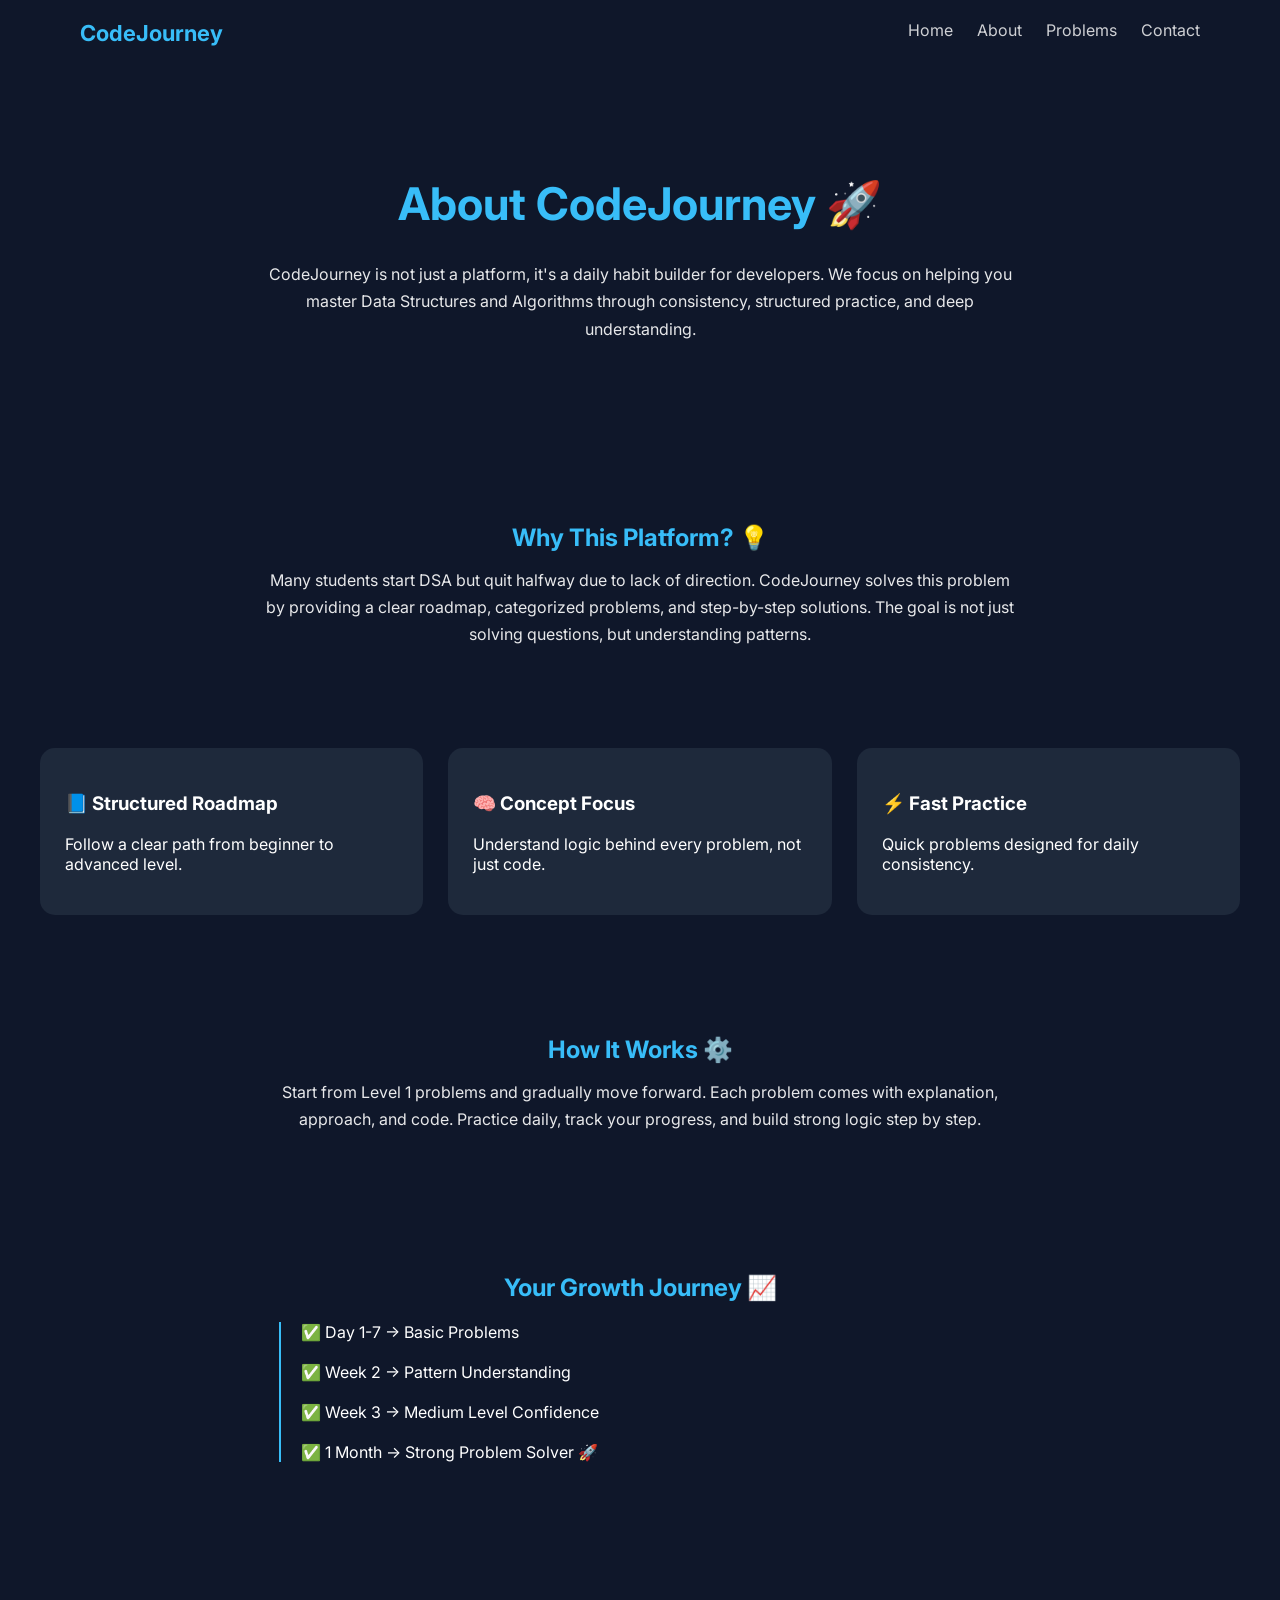
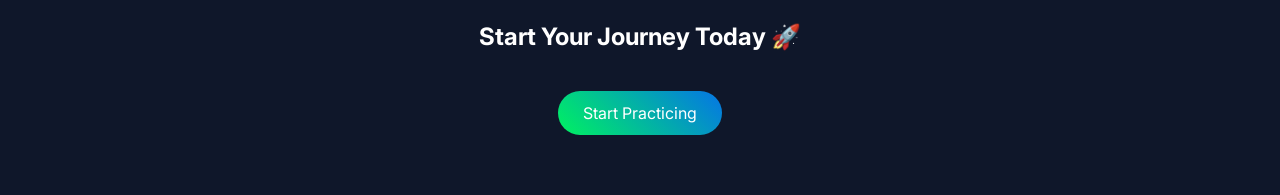
==== about.html @ 1fcf2243 "Add files via upload" ====
<!DOCTYPE html>
<html lang="en">
<head>
<meta charset="UTF-8">
<meta name="viewport" content="width=device-width, initial-scale=1.0">

<title>About - CodeJourney</title>

<link href="https://fonts.googleapis.com/css2?family=Inter:wght@400;600;800&display=swap" rel="stylesheet">

<style>

body {
    margin: 0;
    font-family: 'Inter', sans-serif;
    background: #0f172a;
    color: white;
}

/* NAVBAR */
.navbar {
    display: flex;
    justify-content: space-between;
    padding: 20px 80px;
}

.logo {
    font-size: 22px;
    font-weight: 700;
    color: #38bdf8;
}

.nav-links a {
    margin-left: 20px;
    text-decoration: none;
    color: white;
    opacity: 0.8;
}

/* HERO */
.hero {
    text-align: center;
    padding: 80px 20px;
}

.hero h1 {
    font-size: 45px;
    color: #38bdf8;
}

.hero p {
    max-width: 750px;
    margin: 20px auto;
    line-height: 1.7;
    opacity: 0.9;
}

/* SECTION */
.section {
    padding: 60px 20px;
    text-align: center;
}

.section h2 {
    color: #38bdf8;
    margin-bottom: 15px;
}

.section p {
    max-width: 750px;
    margin: auto;
    opacity: 0.9;
    line-height: 1.7;
}

/* FEATURES */
.features {
    display: grid;
    grid-template-columns: repeat(3, 1fr);
    gap: 25px;
    padding: 40px;
}

.card {
    background: #1e293b;
    padding: 25px;
    border-radius: 15px;
    transition: 0.3s;
}

.card:hover {
    transform: translateY(-8px);
}

/* TIMELINE */
.timeline {
    padding: 60px 20px;
}

.timeline-box {
    max-width: 700px;
    margin: auto;
    border-left: 2px solid #38bdf8;
    padding-left: 20px;
}

.timeline-box div {
    margin-bottom: 20px;
}

/* CTA */
.cta {
    text-align: center;
    padding: 60px 20px;
}

.btn {
    padding: 12px 25px;
    border-radius: 25px;
    background: linear-gradient(45deg, #00f260, #0575e6);
    color: white;
    text-decoration: none;
    display: inline-block;
}

/* RESPONSIVE */
@media(max-width: 900px) {
    .features {
        grid-template-columns: 1fr;
    }
}

</style>
</head>

<body>

<!-- NAVBAR -->
<div class="navbar">
    <div class="logo">CodeJourney</div>

    <div class="nav-links">
        <a href="index.html">Home</a>
        <a href="about.html">About</a>
        <a href="index.html#ques">Problems</a>
         <a href="contact.html">Contact</a>
    </div>
</div>

<!-- HERO -->
<div class="hero">
    <h1>About CodeJourney 🚀</h1>
    <p>
        CodeJourney is not just a platform, it's a daily habit builder for developers. 
        We focus on helping you master Data Structures and Algorithms through consistency, 
        structured practice, and deep understanding.
    </p>
</div>

<!-- STORY -->
<div class="section">
    <h2>Why This Platform? 💡</h2>
    <p>
        Many students start DSA but quit halfway due to lack of direction. CodeJourney 
        solves this problem by providing a clear roadmap, categorized problems, and 
        step-by-step solutions. The goal is not just solving questions, but understanding patterns.
    </p>
</div>

<!-- FEATURES -->
<div class="features">

    <div class="card">
        <h3>📘 Structured Roadmap</h3>
        <p>Follow a clear path from beginner to advanced level.</p>
    </div>

    <div class="card">
        <h3>🧠 Concept Focus</h3>
        <p>Understand logic behind every problem, not just code.</p>
    </div>

    <div class="card">
        <h3>⚡ Fast Practice</h3>
        <p>Quick problems designed for daily consistency.</p>
    </div>

</div>

<!-- HOW IT WORKS -->
<div class="section">
    <h2>How It Works ⚙️</h2>
    <p>
        Start from Level 1 problems and gradually move forward. Each problem comes with 
        explanation, approach, and code. Practice daily, track your progress, and build 
        strong logic step by step.
    </p>
</div>

<!-- TIMELINE -->
<div class="timeline">
    <h2 style="text-align:center; color:#38bdf8;">Your Growth Journey 📈</h2>

    <div class="timeline-box">
        <div>✅ Day 1-7 → Basic Problems</div>
        <div>✅ Week 2 → Pattern Understanding</div>
        <div>✅ Week 3 → Medium Level Confidence</div>
        <div>✅ 1 Month → Strong Problem Solver 🚀</div>
    </div>
</div>

<!-- CTA -->
<div class="cta">
    <h2>Start Your Journey Today 🚀</h2>
    <br>
    <a href="index.html#ques" class="btn">Start Practicing</a>
</div>

</body>
</html>
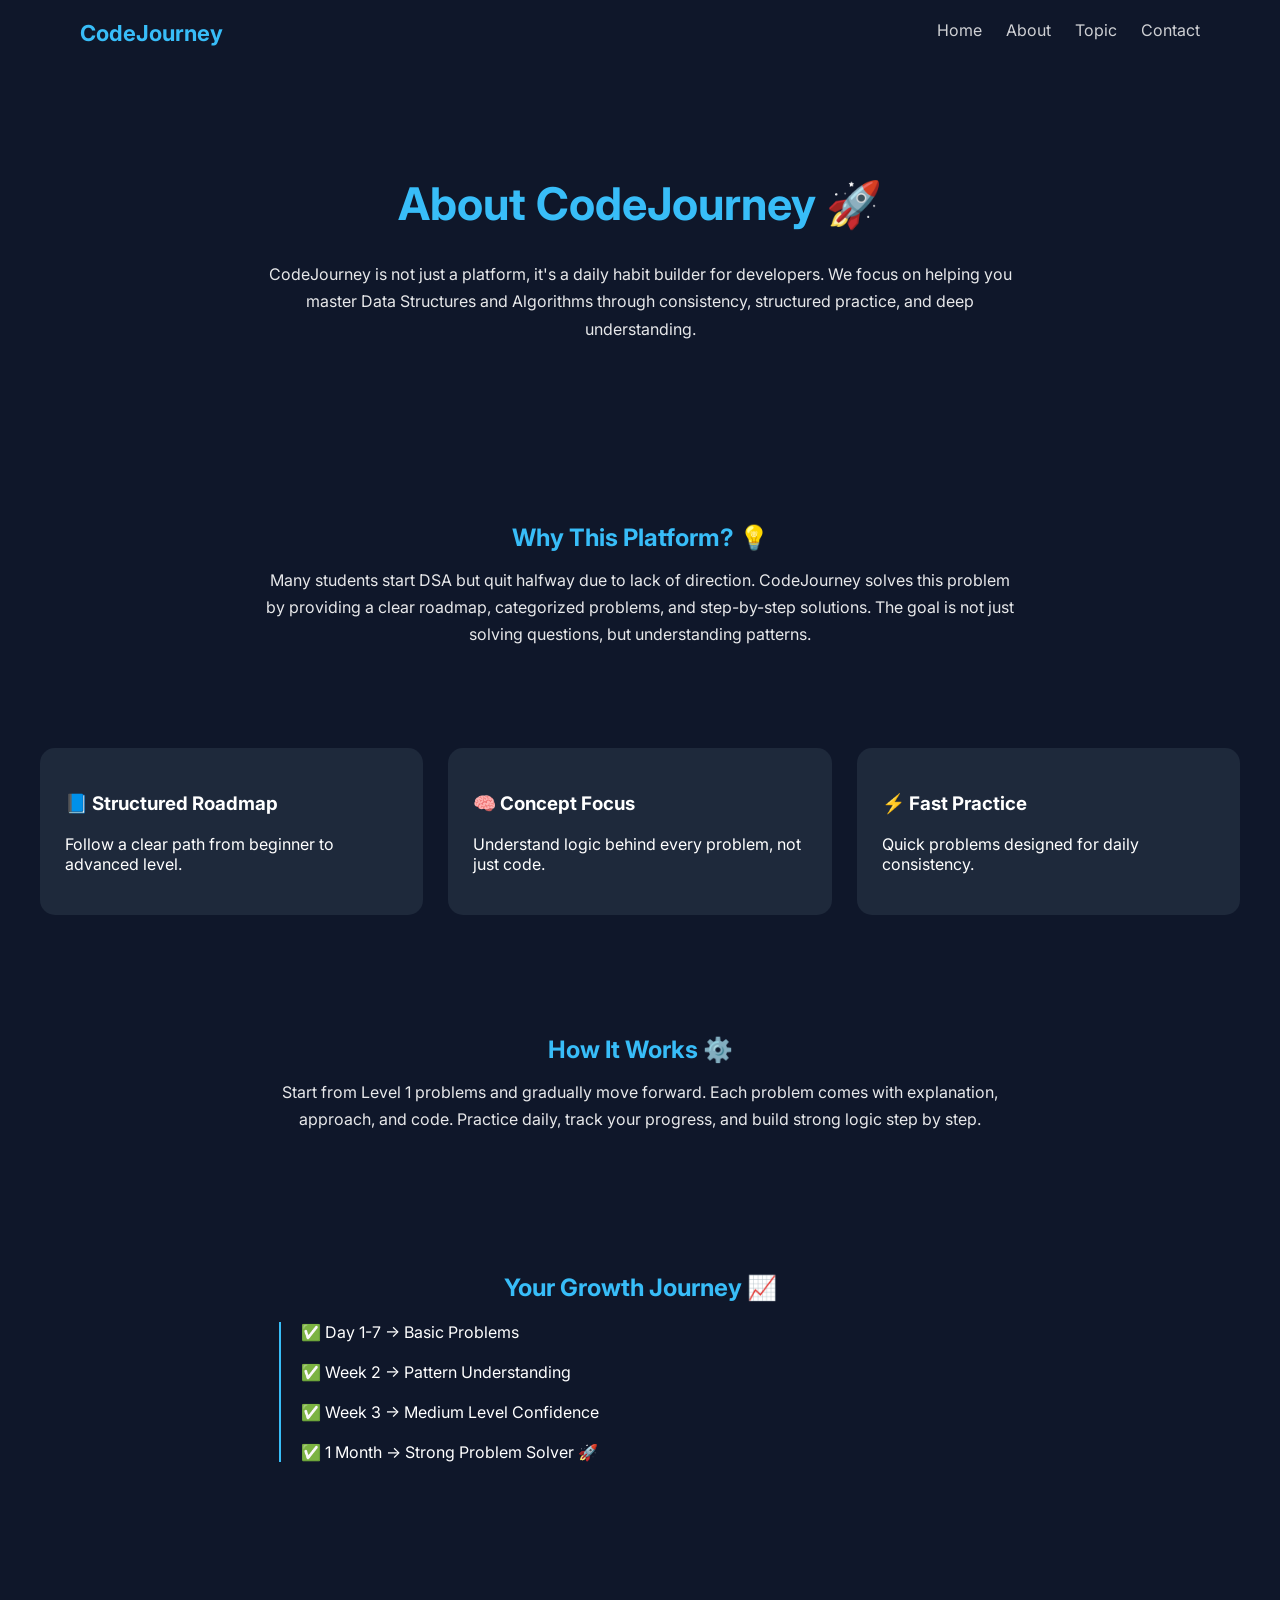
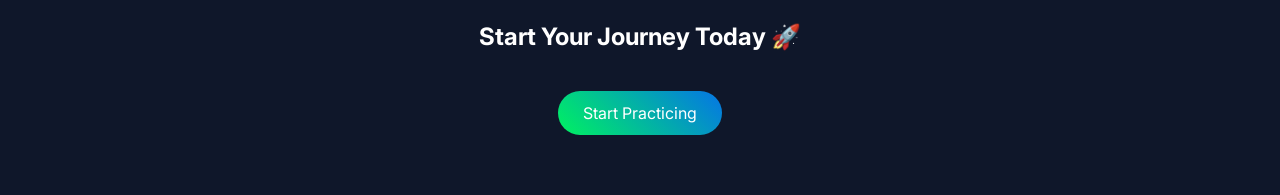
==== commit c16f946e: "Fix HTML formatting and restore content" ====
--- a/about.html
+++ b/about.html
@@ -142,7 +142,7 @@
     <div class="nav-links">
         <a href="index.html">Home</a>
         <a href="about.html">About</a>
-        <a href="index.html#ques">Problems</a>
+            <a href="topic.html">Topic</a>
          <a href="contact.html">Contact</a>
     </div>
 </div>
@@ -217,4 +217,4 @@
 </div>
 
 </body>
-</html>+</html>
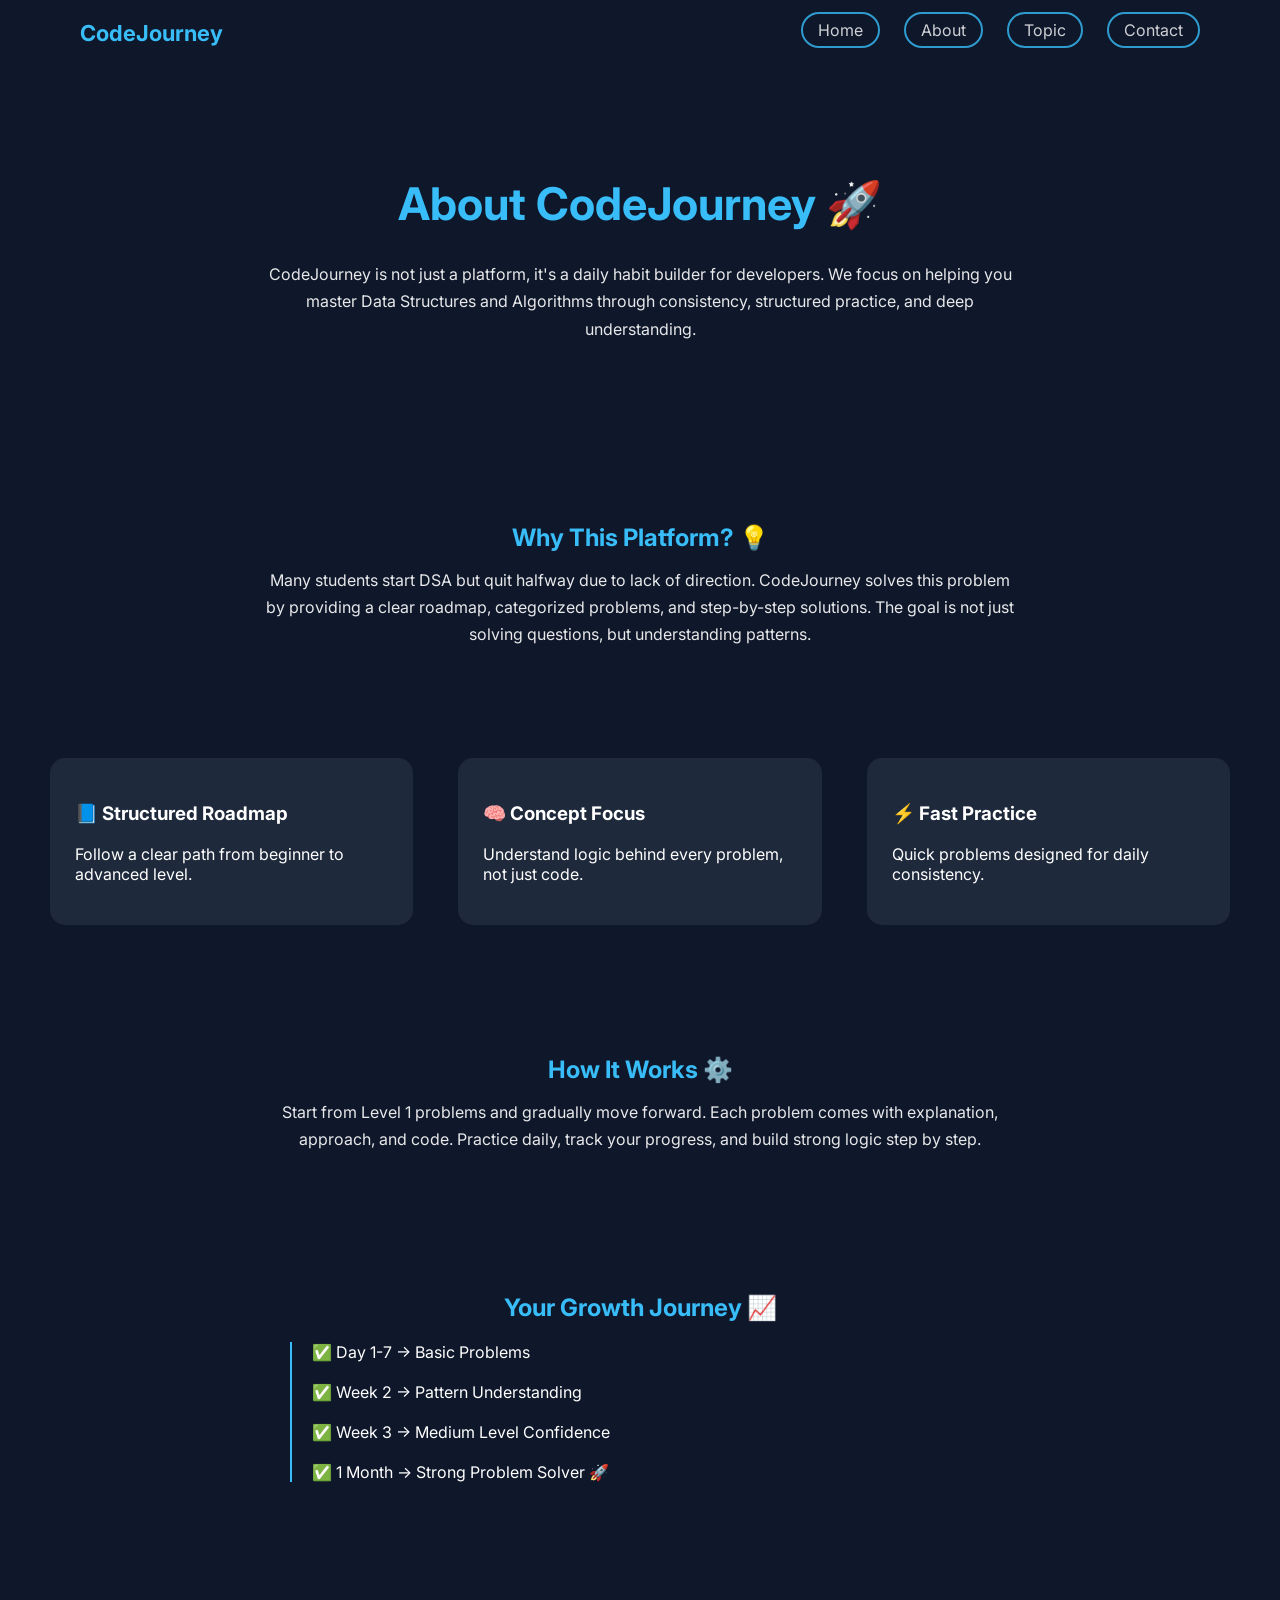
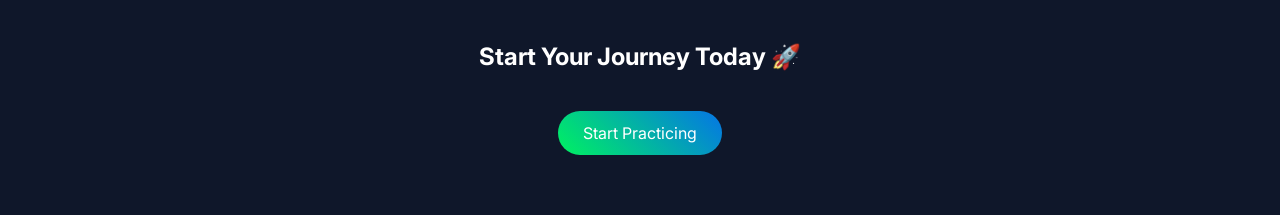
==== commit a4809616: "Update about.html" ====
--- a/about.html
+++ b/about.html
@@ -7,6 +7,7 @@
 <title>About - CodeJourney</title>
 
 <link href="https://fonts.googleapis.com/css2?family=Inter:wght@400;600;800&display=swap" rel="stylesheet">
+    <link rel="stylesheet" href="responsive.css">
 
 <style>
 
@@ -129,7 +130,23 @@
         grid-template-columns: 1fr;
     }
 }
-
+/* /nav update */
+    /* NAV BUTTON STYLE */
+.nav-btn {
+    border: 2px solid #38bdf8;
+    border-radius: 20px;
+    padding: 6px 15px;
+    margin-left: 10px;
+    text-decoration: none;
+    color: white;
+    transition: 0.3s;
+}
+
+/* HOVER EFFECT 🔥 */
+.nav-btn:hover {
+    background: #38bdf8;
+    color: black;
+}
 </style>
 </head>
 
@@ -139,12 +156,12 @@
 <div class="navbar">
     <div class="logo">CodeJourney</div>
 
-    <div class="nav-links">
-        <a href="index.html">Home</a>
-        <a href="about.html">About</a>
-            <a href="topic.html">Topic</a>
-         <a href="contact.html">Contact</a>
-    </div>
+   <div class="nav-links">
+    <a href="index.html" class="nav-btn">Home</a>
+    <a href="about.html" class="nav-btn">About</a>
+    <a href="topic.html" class="nav-btn">Topic</a>
+    <a href="contact.html" class="nav-btn">Contact</a>
+</div>
 </div>
 
 <!-- HERO -->
--- a/responsive.css
+++ b/responsive.css
@@ -0,0 +1,202 @@
+/* ================= GLOBAL ================= */
+* {
+    box-sizing: border-box;
+}
+
+body {
+    overflow-x: hidden;
+}
+
+img {
+    max-width: 100%;
+    height: auto;
+}
+
+/* ================= NAVBAR ================= */
+@media (max-width: 900px) {
+    .navbar {
+        padding: 15px 20px !important;
+        flex-direction: column;
+        align-items: center;
+        text-align: center;
+    }
+
+    .nav-links {
+        margin-top: 10px;
+    }
+
+    .nav-links a {
+        display: inline-block;
+        margin: 8px;
+    }
+}
+@media (max-width: 900px) {
+    .nav-links {
+        flex-direction: column;
+    }
+
+    .nav-btn {
+        display: block;
+        margin: 10px 0;
+        width: 30%;
+        margin-left: auto;
+        margin-right: auto;
+    }
+}
+/* ================= HERO ================= */
+@media (max-width: 900px) {
+    .hero {
+        padding: 40px 15px !important;
+        text-align: center;
+    }
+
+    .hero h1 {
+        font-size: 28px !important;
+    }
+
+    .hero p {
+        font-size: 14px;
+    }
+}
+
+
+.right img {
+    width: 100%;
+    max-width: 1000px;
+}
+
+/* Mobile */
+@media (max-width: 900px) {
+    .right img {
+        width: 100%;
+        max-width: 600px;   /* 👈 mobile pe bada */
+    }
+}
+/* ================= SECTION ================= */
+@media (max-width: 600px) {
+    .section {
+        padding: 40px 15px !important;
+    }
+
+    .section h2 {
+        font-size: 22px;
+    }
+
+    .section p {
+        font-size: 14px;
+    }
+}
+
+/* ================= FEATURES (ABOUT PAGE) ================= */
+.features {
+    display: grid;
+    grid-template-columns: repeat(3, 1fr);
+}
+
+@media (max-width: 900px) {
+    .features {
+        grid-template-columns: repeat(2, 1fr);
+        padding: 20px !important;
+    }
+}
+
+@media (max-width: 600px) {
+    .features {
+        grid-template-columns: 1fr;
+    }
+}
+
+/* ================= CARD ================= */
+.card {
+    margin: 10px !important;
+}
+
+@media (max-width: 600px) {
+    .card {
+        padding: 15px !important;
+    }
+
+    .card h3 {
+        font-size: 16px;
+    }
+}
+
+/* ================= TIMELINE ================= */
+@media (max-width: 600px) {
+    .timeline-box {
+        padding-left: 15px;
+    }
+}
+
+/* ================= FORM (CONTACT PAGE) ================= */
+@media (max-width: 600px) {
+    .form-container {
+        padding: 20px !important;
+        margin: 10px;
+    }
+
+    input, textarea {
+        font-size: 14px;
+    }
+
+    .btn {
+        font-size: 14px;
+    }
+}
+
+/* ================= TOPIC PAGE ================= */
+@media (max-width: 900px) {
+    .topic-container {
+        padding: 20px !important;
+    }
+}
+
+/* ================= CONTENT BOX (TOPIC PAGE) ================= */
+@media (max-width: 600px) {
+    .container {
+        padding: 15px !important;
+    }
+
+    .box {
+        padding: 15px !important;
+    }
+}
+
+/* ================= DIAGRAM FIX ================= */
+@media (max-width: 600px) {
+    .diagram {
+        flex-wrap: wrap;
+    }
+
+    .cell {
+        width: 45px !important;
+        height: 45px !important;
+        font-size: 12px;
+    }
+
+    .matrix {
+        grid-template-columns: repeat(3, 45px) !important;
+    }
+}
+
+/* ================= SOLUTION PAGE ================= */
+@media (max-width: 600px) {
+    body {
+        padding: 15px !important;
+    }
+
+    .code-box {
+        padding: 15px !important;
+    }
+
+    pre {
+        font-size: 12px;
+    }
+}
+
+/* ================= BUTTON ================= */
+@media (max-width: 600px) {
+    .btn {
+        width: 100%;
+    }
+}
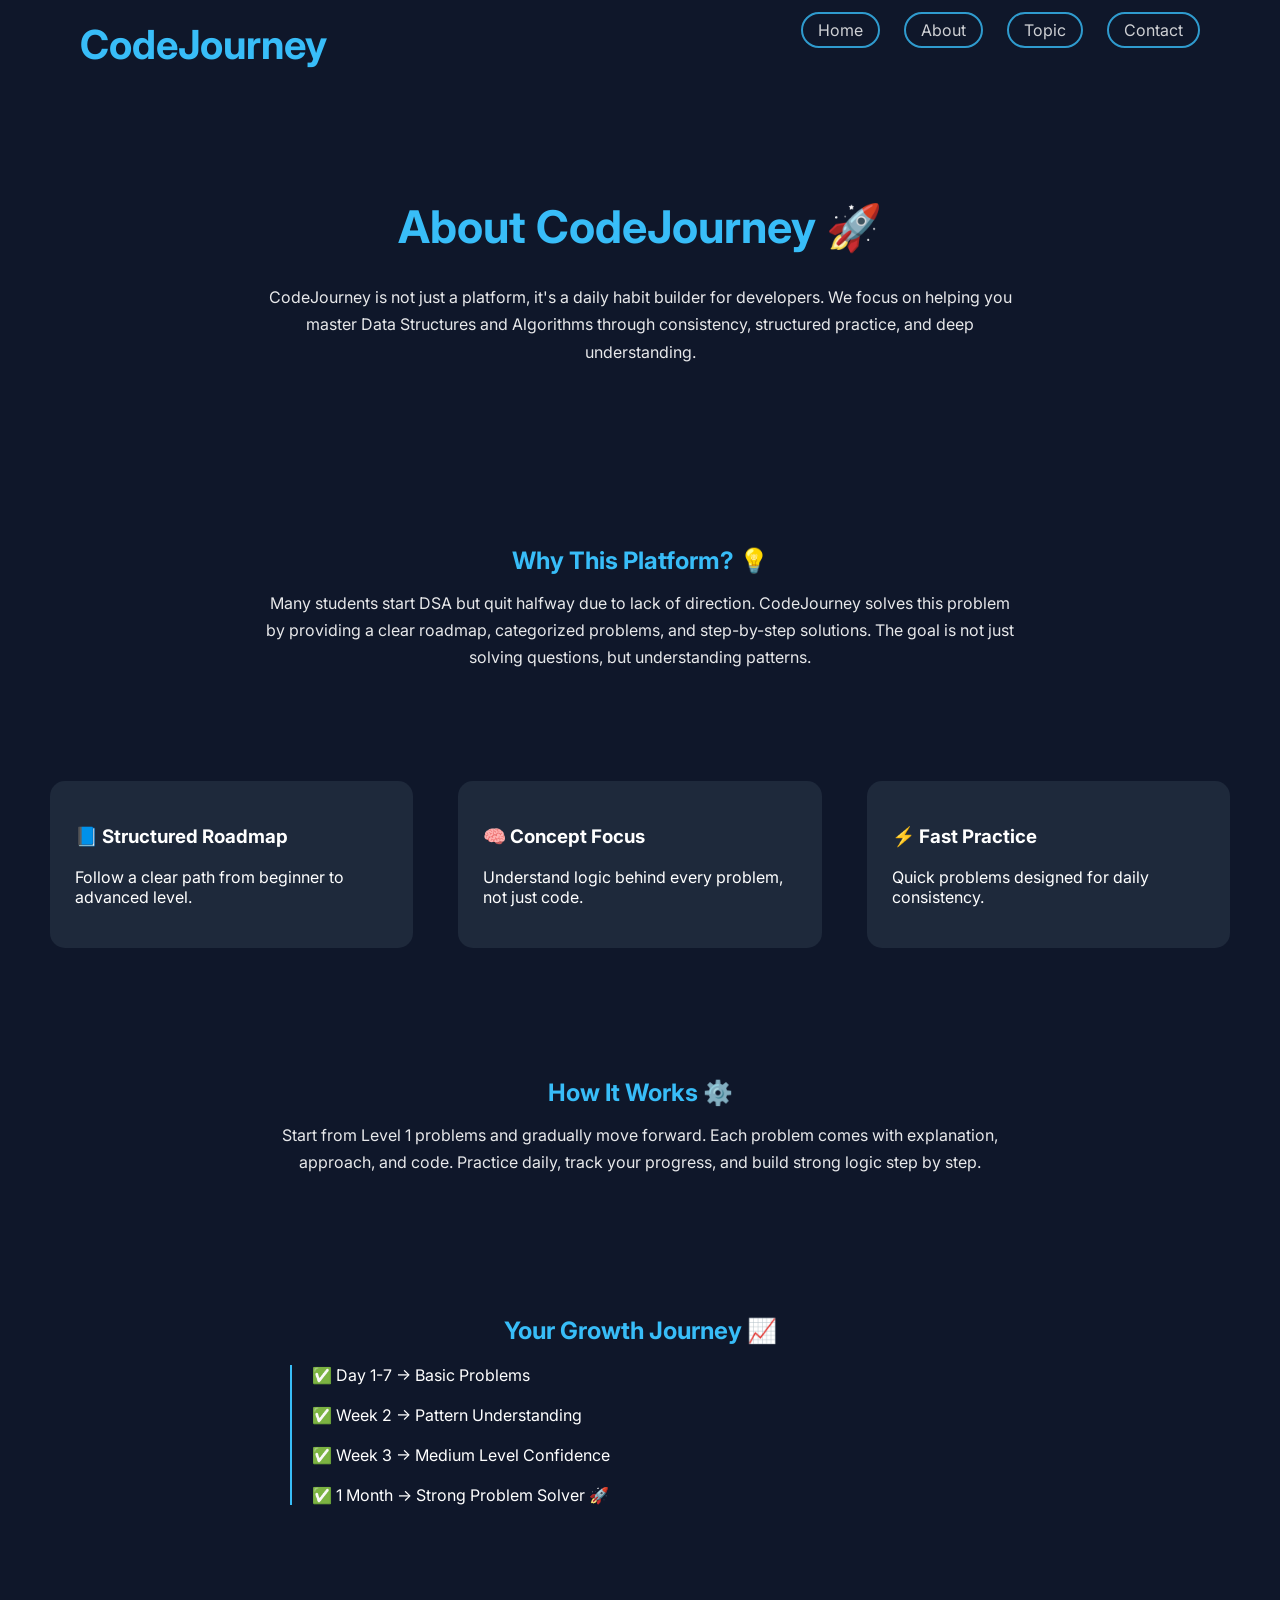
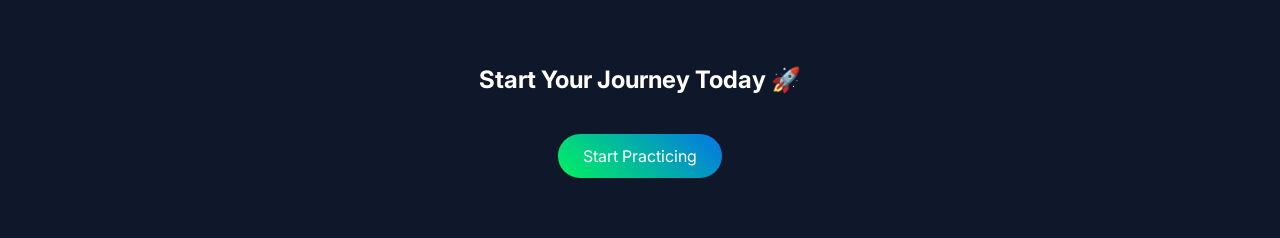
==== commit 9a13cf30: "Refactor About page HTML and CSS styles Updated the styling and structure of the About page for bett" ====
--- a/about.html
+++ b/about.html
@@ -26,7 +26,7 @@
 }
 
 .logo {
-    font-size: 22px;
+    font-size: 40px;
     font-weight: 700;
     color: #38bdf8;
 }
